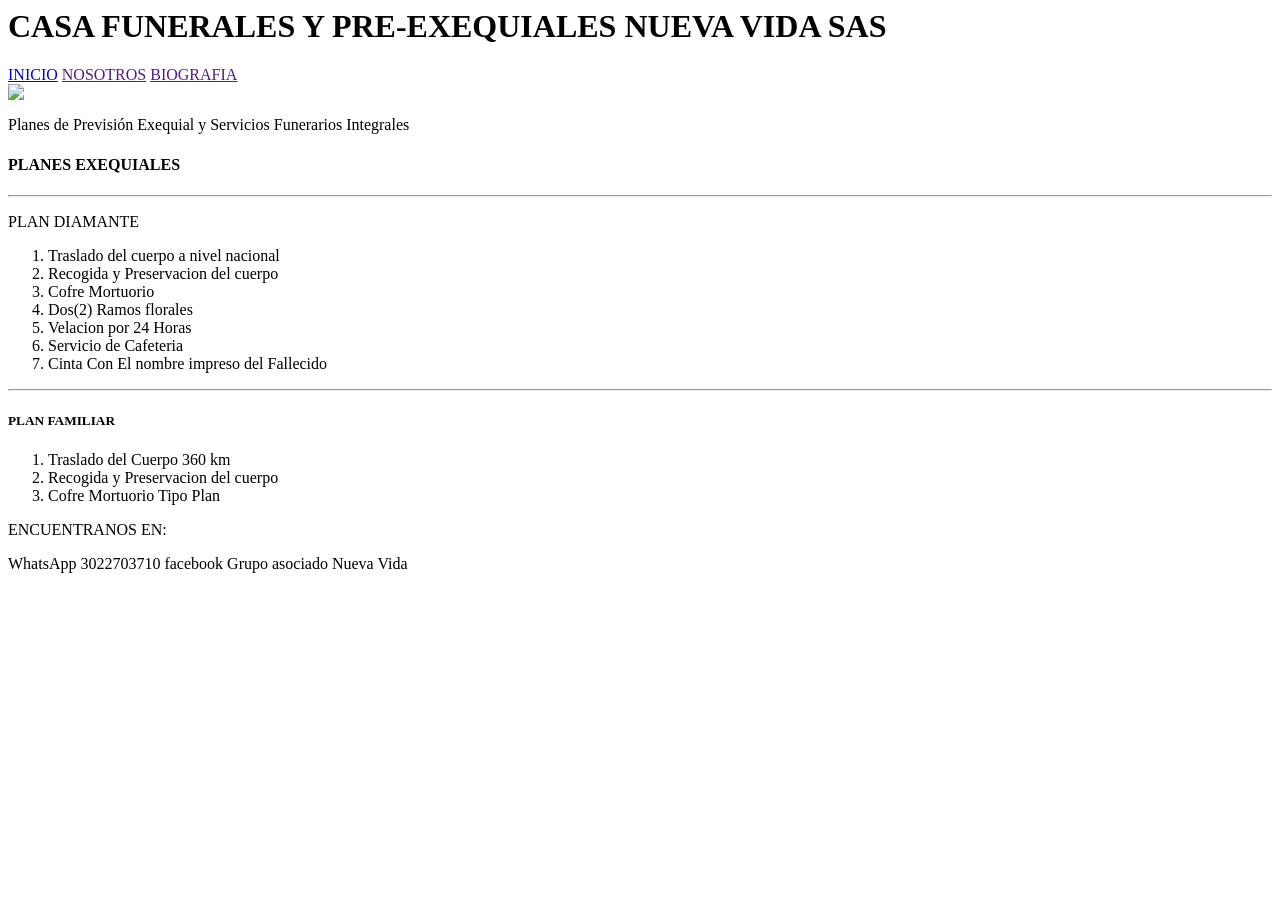
==== index.html @ 7260930c "Add files via upload" ====
<! DOCTYPE html>
<html lang="es">
    <head>
        <title>Mi página web</title>
    </head>
    <body>
<header>
        <h1>CASA FUNERALES Y PRE-EXEQUIALES NUEVA VIDA SAS<h1>
        </header>
        <a href="./inicio.html">INICIO</a>
        <a href="" >NOSOTROS</a>
        <a href=""  >BIOGRAFIA</a>       
    </header>
<main>

    <img src="290085810_579669196944479_1073282455970684482_n.jpg" />

    <section>
            <P>Planes de Previsión Exequial y Servicios Funerarios Integrales</P>
            <H4>PLANES EXEQUIALES</H4>
        </article>
            <hr />    
            <article>
<div> 

    <P>PLAN DIAMANTE</P>
    <ol>
        <li>Traslado del cuerpo a nivel nacional</li>
        <li>Recogida y Preservacion del cuerpo</li>
        <li>Cofre Mortuorio</li>
        <li>Dos(2) Ramos florales</li>
        <li>Velacion por 24 Horas</li>
        <li>Servicio de Cafeteria</li>
        <li>Cinta Con El nombre impreso del Fallecido</li>
    </div>
                </article>
                    <hr />
            <article>
<div>

    <h5>PLAN FAMILIAR</h5>
    <ol>
        <li>Traslado del Cuerpo 360 km</li>
        <li>Recogida y Preservacion del cuerpo</li>
        <li>Cofre Mortuorio Tipo Plan</li>
    </div>

                </article>
                </section>
        </main>
            <footer> 
                <P>
                    ENCUENTRANOS EN:
                </P>
                <span>WhatsApp 3022703710</span>
                <span>facebook Grupo asociado Nueva Vida</span>
            </footer>

    </ol>


           
        </body>
        </html>
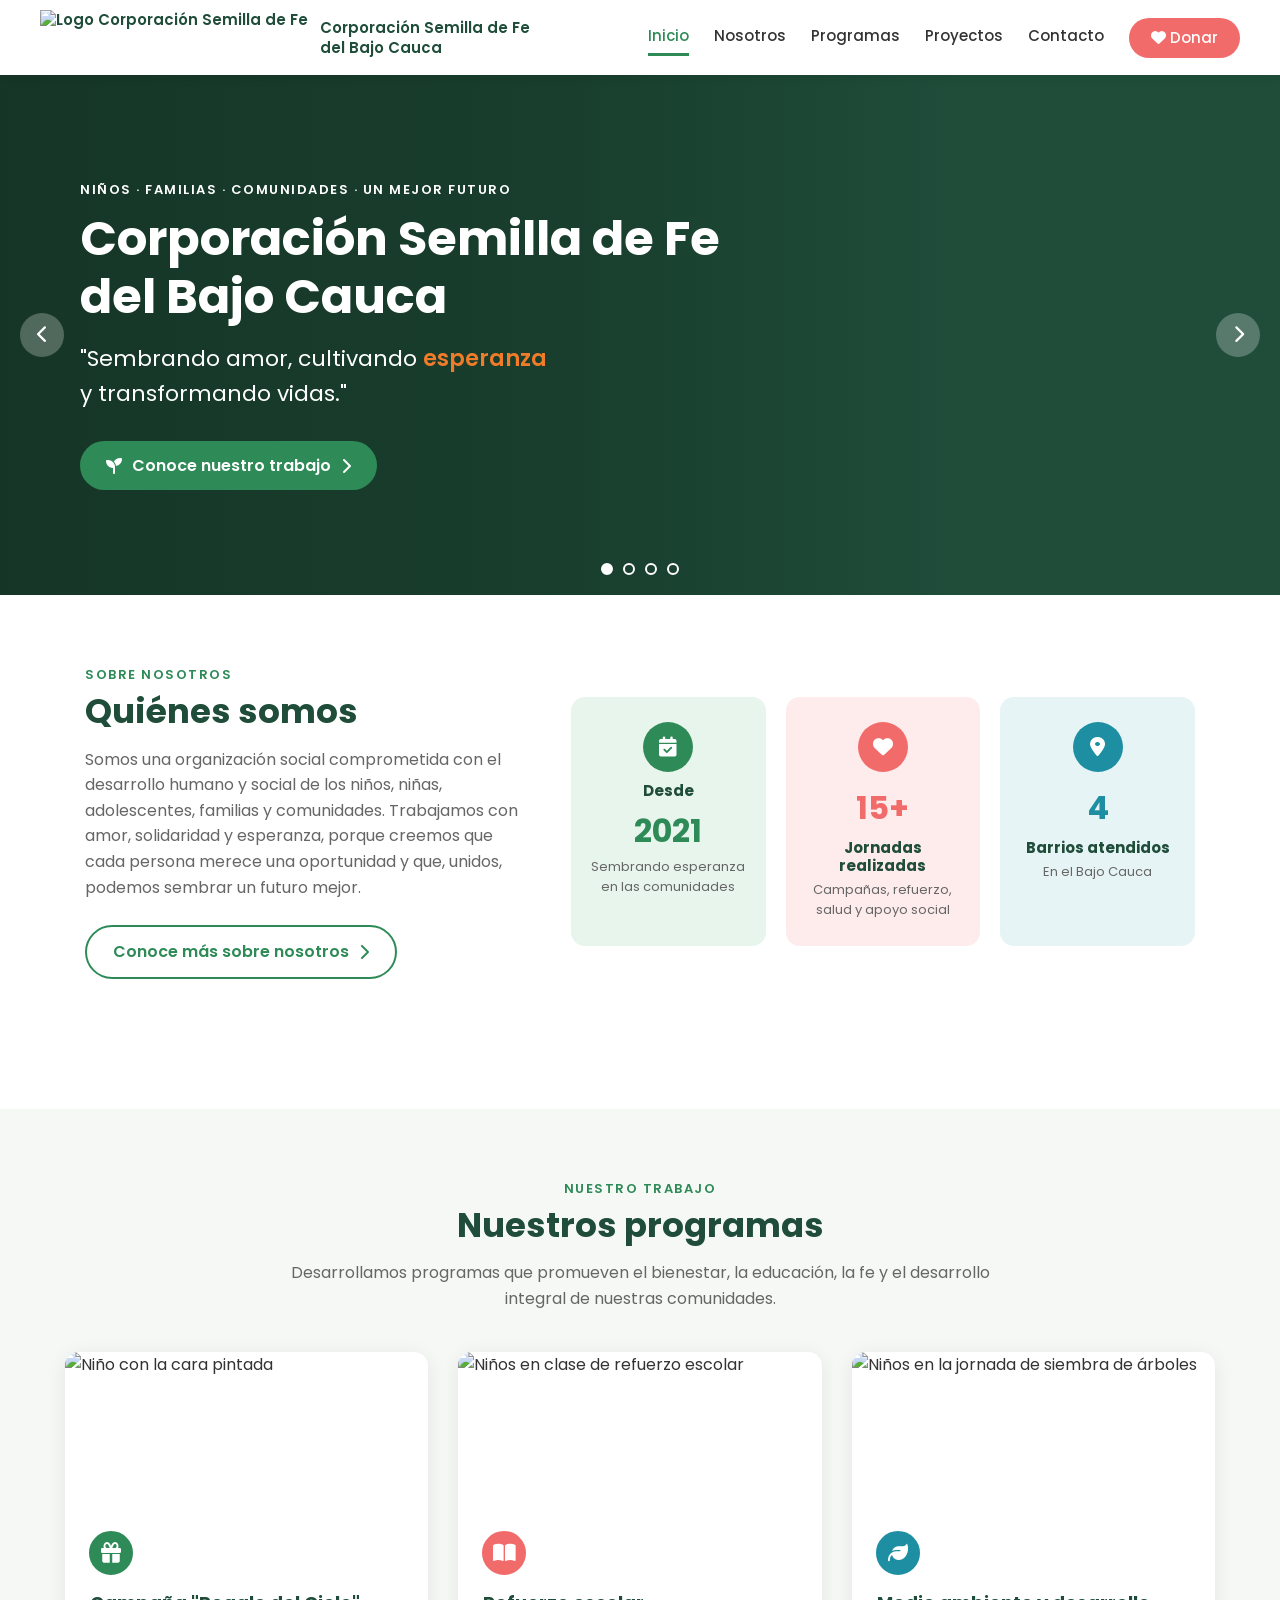
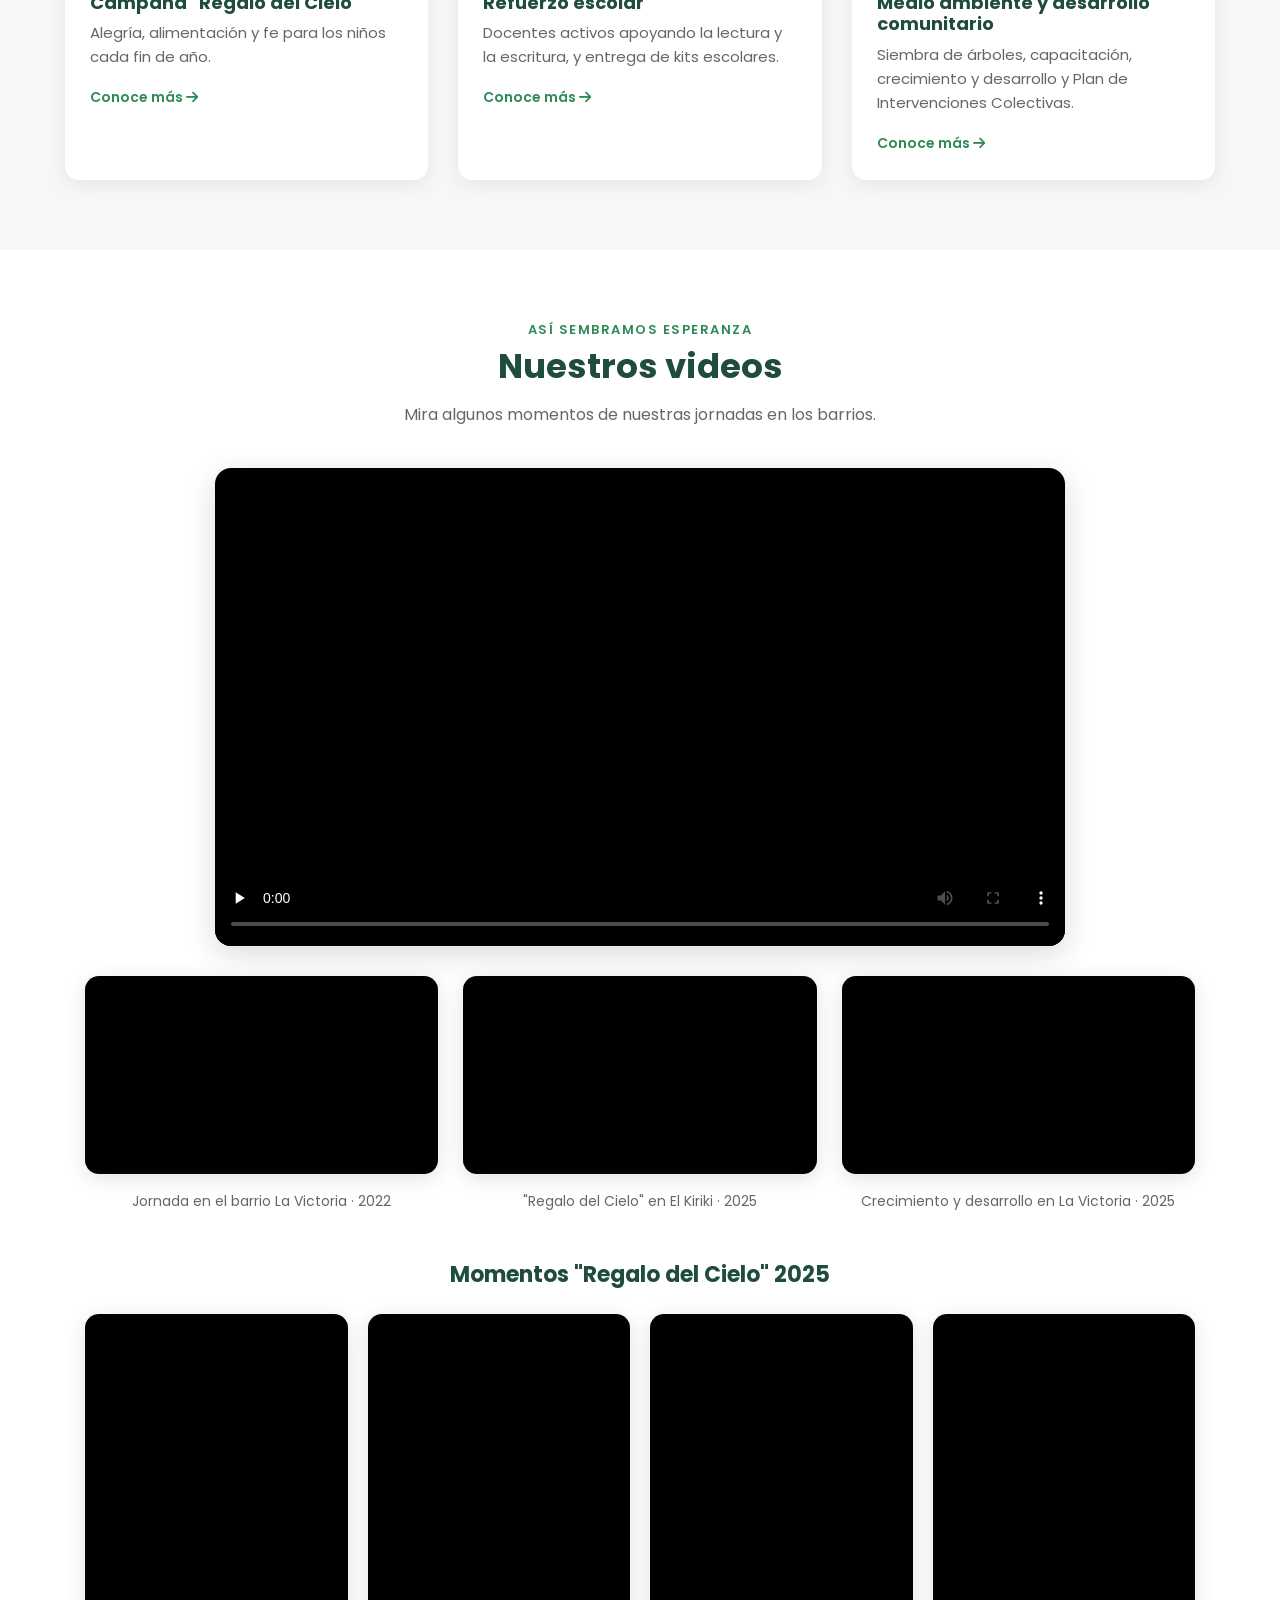
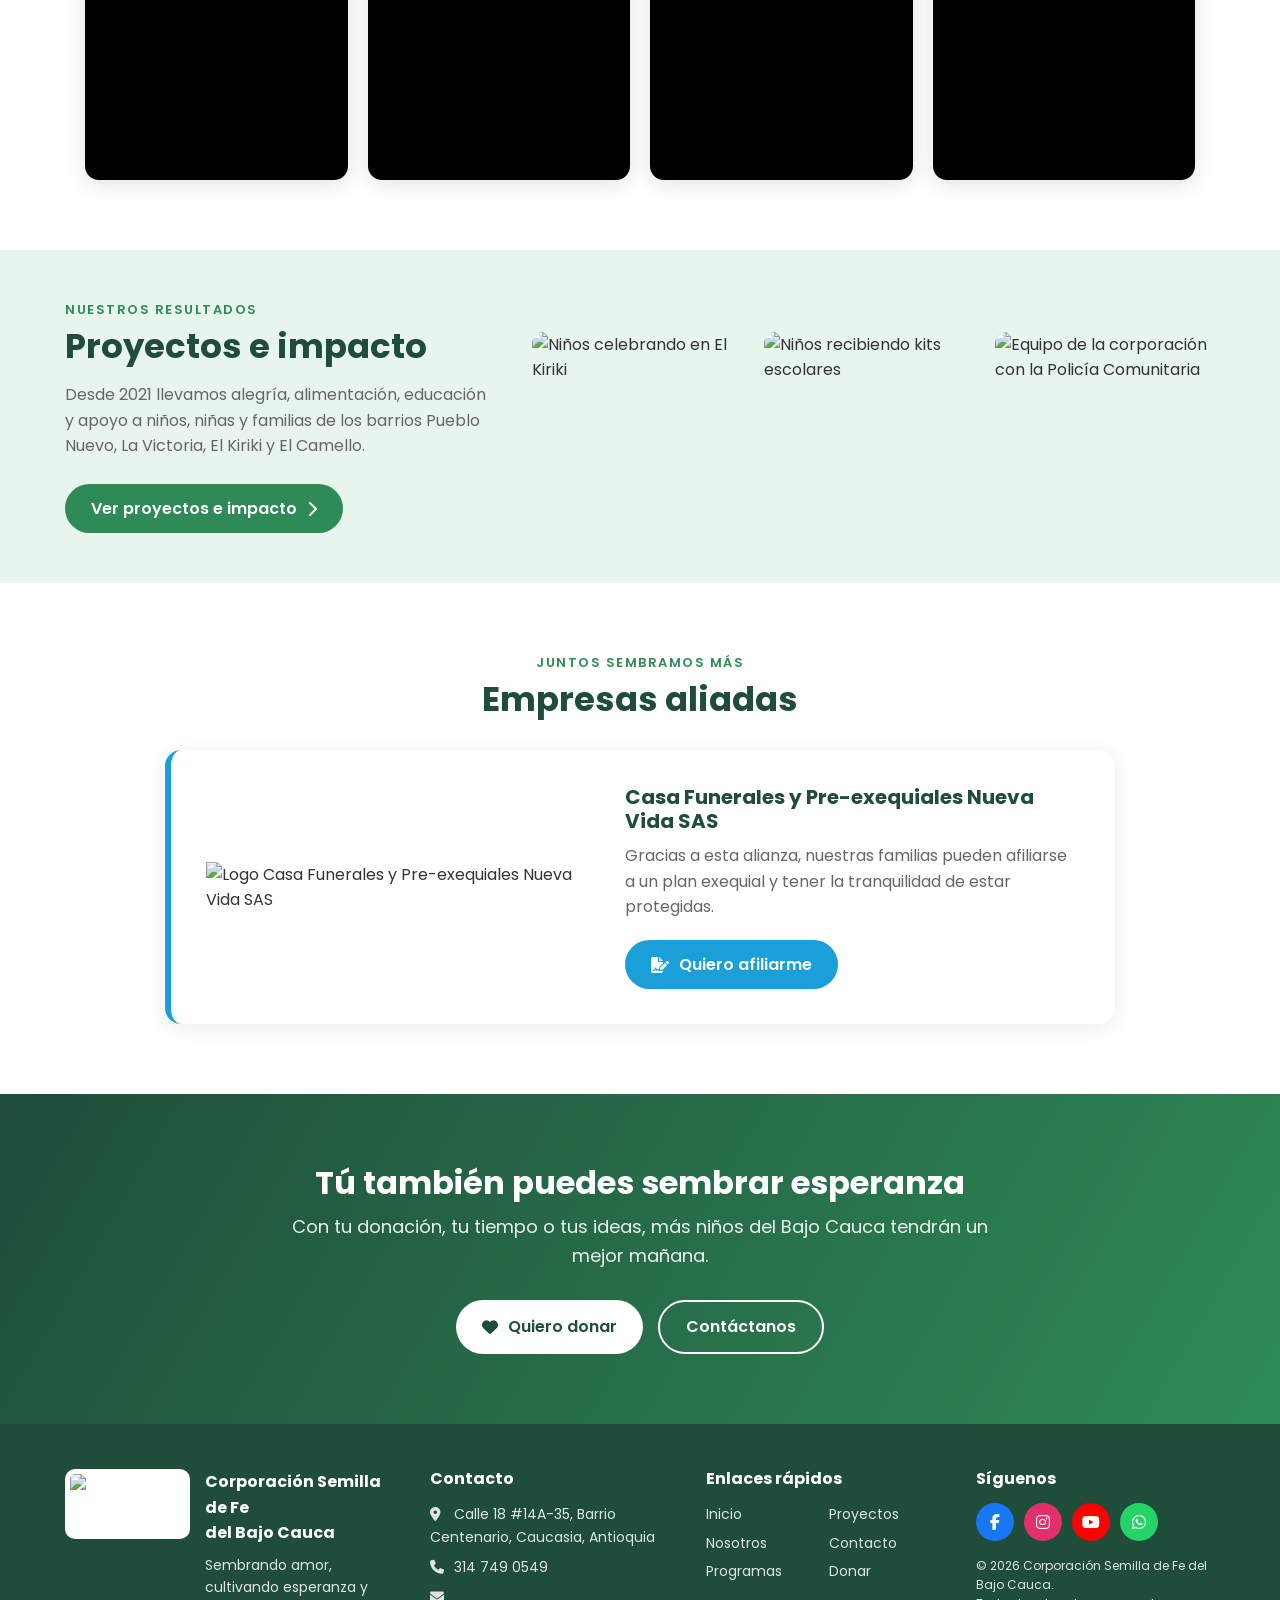
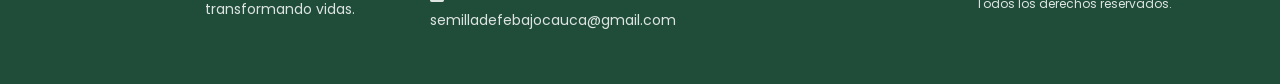
==== commit 35db40c0: "Add files via upload" ====
--- a/index.html
+++ b/index.html
@@ -1,64 +1,304 @@
-<! DOCTYPE html>
-<html lang="es">
-    <head>
-        <title>Mi página web</title>
-    </head>
-    <body>
-<header>
-        <h1>CASA FUNERALES Y PRE-EXEQUIALES NUEVA VIDA SAS<h1>
-        </header>
-        <a href="./inicio.html">INICIO</a>
-        <a href="" >NOSOTROS</a>
-        <a href=""  >BIOGRAFIA</a>       
-    </header>
-<main>
-
-    <img src="290085810_579669196944479_1073282455970684482_n.jpg" />
-
-    <section>
-            <P>Planes de Previsión Exequial y Servicios Funerarios Integrales</P>
-            <H4>PLANES EXEQUIALES</H4>
-        </article>
-            <hr />    
-            <article>
-<div> 
-
-    <P>PLAN DIAMANTE</P>
-    <ol>
-        <li>Traslado del cuerpo a nivel nacional</li>
-        <li>Recogida y Preservacion del cuerpo</li>
-        <li>Cofre Mortuorio</li>
-        <li>Dos(2) Ramos florales</li>
-        <li>Velacion por 24 Horas</li>
-        <li>Servicio de Cafeteria</li>
-        <li>Cinta Con El nombre impreso del Fallecido</li>
-    </div>
-                </article>
-                    <hr />
-            <article>
-<div>
-
-    <h5>PLAN FAMILIAR</h5>
-    <ol>
-        <li>Traslado del Cuerpo 360 km</li>
-        <li>Recogida y Preservacion del cuerpo</li>
-        <li>Cofre Mortuorio Tipo Plan</li>
-    </div>
-
-                </article>
-                </section>
-        </main>
-            <footer> 
-                <P>
-                    ENCUENTRANOS EN:
-                </P>
-                <span>WhatsApp 3022703710</span>
-                <span>facebook Grupo asociado Nueva Vida</span>
-            </footer>
-
-    </ol>
-
-
-           
-        </body>
-        </html>
+<!DOCTYPE html>
+<html lang="es">
+<head>
+    <meta charset="UTF-8">
+    <meta name="viewport" content="width=device-width, initial-scale=1.0">
+    <title>Inicio | Corporación Semilla de Fe del Bajo Cauca</title>
+    <link rel="preconnect" href="https://fonts.googleapis.com">
+    <link rel="preconnect" href="https://fonts.gstatic.com" crossorigin>
+    <link href="https://fonts.googleapis.com/css2?family=Poppins:wght@400;500;600;700&display=swap" rel="stylesheet">
+    <link rel="stylesheet" href="https://cdnjs.cloudflare.com/ajax/libs/font-awesome/6.5.1/css/all.min.css">
+    <link rel="stylesheet" href="style.css">
+</head>
+
+<body>
+
+    <!-- ===================== CABECERA ===================== -->
+    <header class="cabecera">
+        <a href="index.html" class="marca">
+            <img src="imagenes/logo.png" alt="Logo Corporación Semilla de Fe">
+            <span>Corporación Semilla de Fe<br>del Bajo Cauca</span>
+        </a>
+        <nav class="menu">
+            <a href="index.html" class="activo">Inicio</a>
+            <a href="nosotros.html">Nosotros</a>
+            <a href="programas.html">Programas</a>
+            <a href="proyectos.html">Proyectos</a>
+            <a href="contacto.html">Contacto</a>
+            <a href="contacto.html#donar" class="boton-donar"><i class="fa-solid fa-heart"></i> Donar</a>
+        </nav>
+    </header>
+
+    <!-- ===================== PORTADA ===================== -->
+    <!-- Cada diapositiva es un enlace a su programa o evento -->
+    <section class="portada" aria-label="Programas y eventos destacados">
+
+        <a href="programas.html" class="diapositiva activa" style="--foto: url('imagenes/portada.jpg'); --posicion: center 65%">
+            <div class="portada-contenido">
+                <p class="etiqueta-portada">Niños · Familias · Comunidades · Un mejor futuro</p>
+                <h1>Corporación Semilla de Fe<br>del Bajo Cauca</h1>
+                <p class="lema">"Sembrando amor, cultivando <span>esperanza</span><br>y transformando vidas."</p>
+                <span class="boton boton-verde">
+                    <i class="fa-solid fa-seedling"></i> Conoce nuestro trabajo
+                    <i class="fa-solid fa-chevron-right"></i>
+                </span>
+            </div>
+        </a>
+
+        <a href="programas.html#regalo-del-cielo" class="diapositiva" style="--foto: url('imagenes/eventos/regalos-del-cielo-fondo.jpg')">
+            <div class="portada-contenido con-volante">
+                <div>
+                    <p class="etiqueta-portada">Próximo evento · Noviembre y diciembre 2026</p>
+                    <h1>Regalos del Cielo</h1>
+                    <p class="lema">Recreación, alimentos y <span>regalos</span><br>para los niños de Caucasia.</p>
+                    <ul class="fechas-evento">
+                        <li><i class="fa-solid fa-location-dot"></i> Barrio El Kiriki · 29 de noviembre</li>
+                        <li><i class="fa-solid fa-location-dot"></i> Barrio La Victoria · 6 de diciembre</li>
+                    </ul>
+                    <span class="boton boton-verde">
+                        <i class="fa-solid fa-gift"></i> Conoce la campaña
+                        <i class="fa-solid fa-chevron-right"></i>
+                    </span>
+                </div>
+                <img class="volante" src="imagenes/eventos/regalos-del-cielo-2026.jpg" alt="Volante del evento Regalos del Cielo 2026">
+            </div>
+        </a>
+
+        <a href="programas.html#refuerzo-escolar" class="diapositiva" style="--foto: url('imagenes/proyectos/2026-refuerzo-1.jpg')">
+            <div class="portada-contenido">
+                <p class="etiqueta-portada">Programa · Barrio La Victoria</p>
+                <h1>Refuerzo escolar</h1>
+                <p class="lema">Clases de lectura y escritura,<br>espacios lúdicos y <span>fe</span>.</p>
+                <span class="boton boton-verde">
+                    <i class="fa-solid fa-book-open"></i> Conoce el programa
+                    <i class="fa-solid fa-chevron-right"></i>
+                </span>
+            </div>
+        </a>
+
+        <a href="programas.html#medio-ambiente" class="diapositiva" style="--foto: url('imagenes/proyectos/2026-siembra-arboles-1.jpg')">
+            <div class="portada-contenido">
+                <p class="etiqueta-portada">Programa · Medio ambiente</p>
+                <h1>Siembra de árboles</h1>
+                <p class="lema">Sembramos semillas de vida y enseñamos<br>a cuidar la <span>naturaleza</span>.</p>
+                <span class="boton boton-verde">
+                    <i class="fa-solid fa-tree"></i> Conoce el programa
+                    <i class="fa-solid fa-chevron-right"></i>
+                </span>
+            </div>
+        </a>
+
+        <button class="flecha flecha-anterior" aria-label="Diapositiva anterior"><i class="fa-solid fa-chevron-left"></i></button>
+        <button class="flecha flecha-siguiente" aria-label="Diapositiva siguiente"><i class="fa-solid fa-chevron-right"></i></button>
+        <div class="puntos"></div>
+    </section>
+
+    <!-- ===================== INFORMACIÓN GENERAL ===================== -->
+    <section class="seccion">
+        <div class="quienes">
+            <div class="quienes-texto">
+                <p class="etiqueta">Sobre nosotros</p>
+                <h2>Quiénes somos</h2>
+                <p>
+                    Somos una organización social comprometida con el desarrollo humano
+                    y social de los niños, niñas, adolescentes, familias y comunidades.
+                    Trabajamos con amor, solidaridad y esperanza, porque creemos que
+                    cada persona merece una oportunidad y que, unidos, podemos sembrar
+                    un futuro mejor.
+                </p>
+                <a href="nosotros.html" class="boton boton-borde">
+                    Conoce más sobre nosotros <i class="fa-solid fa-chevron-right"></i>
+                </a>
+            </div>
+
+            <div class="cifras">
+                <div class="cifra cifra-verde">
+                    <div class="cifra-icono"><i class="fa-solid fa-calendar-check"></i></div>
+                    <h3>Desde</h3>
+                    <strong>2021</strong>
+                    <p>Sembrando esperanza en las comunidades</p>
+                </div>
+                <div class="cifra cifra-rosa">
+                    <div class="cifra-icono"><i class="fa-solid fa-heart"></i></div>
+                    <strong>15+</strong>
+                    <h3>Jornadas realizadas</h3>
+                    <p>Campañas, refuerzo, salud y apoyo social</p>
+                </div>
+                <div class="cifra cifra-azul">
+                    <div class="cifra-icono"><i class="fa-solid fa-location-dot"></i></div>
+                    <strong>4</strong>
+                    <h3>Barrios atendidos</h3>
+                    <p>En el Bajo Cauca</p>
+                </div>
+            </div>
+        </div>
+    </section>
+
+    <!-- ===================== PROGRAMAS (resumen) ===================== -->
+    <section class="seccion seccion-gris">
+        <div class="contenedor">
+            <p class="etiqueta centrado">Nuestro trabajo</p>
+            <h2 class="centrado">Nuestros programas</h2>
+            <p class="intro">
+                Desarrollamos programas que promueven el bienestar, la educación, la fe
+                y el desarrollo integral de nuestras comunidades.
+            </p>
+
+            <div class="resumen-programas">
+                <a href="programas.html#regalo-del-cielo" class="resumen-programa">
+                    <img src="imagenes/programas/campana-del-cielo.jpg" alt="Niño con la cara pintada">
+                    <div class="programa-icono icono-verde"><i class="fa-solid fa-gift"></i></div>
+                    <h3>Campaña "Regalo del Cielo"</h3>
+                    <p>Alegría, alimentación y fe para los niños cada fin de año.</p>
+                    <span class="ver-mas">Conoce más <i class="fa-solid fa-arrow-right"></i></span>
+                </a>
+                <a href="programas.html#refuerzo-escolar" class="resumen-programa">
+                    <img src="imagenes/proyectos/2026-refuerzo-1.jpg" alt="Niños en clase de refuerzo escolar">
+                    <div class="programa-icono icono-rosa"><i class="fa-solid fa-book-open"></i></div>
+                    <h3>Refuerzo escolar</h3>
+                    <p>Docentes activos apoyando la lectura y la escritura, y entrega de kits escolares.</p>
+                    <span class="ver-mas">Conoce más <i class="fa-solid fa-arrow-right"></i></span>
+                </a>
+                <a href="programas.html#medio-ambiente" class="resumen-programa">
+                    <img src="imagenes/proyectos/2026-siembra-arboles-1.jpg" alt="Niños en la jornada de siembra de árboles">
+                    <div class="programa-icono icono-azul"><i class="fa-solid fa-leaf"></i></div>
+                    <h3>Medio ambiente y desarrollo comunitario</h3>
+                    <p>Siembra de árboles, capacitación, crecimiento y desarrollo y Plan de Intervenciones Colectivas.</p>
+                    <span class="ver-mas">Conoce más <i class="fa-solid fa-arrow-right"></i></span>
+                </a>
+            </div>
+        </div>
+    </section>
+
+    <!-- ===================== VIDEOS ===================== -->
+    <section class="seccion">
+        <p class="etiqueta centrado">Así sembramos esperanza</p>
+        <h2 class="centrado">Nuestros videos</h2>
+        <p class="intro">Mira algunos momentos de nuestras jornadas en los barrios.</p>
+
+        <video class="video-destacado" controls preload="none" poster="videos/2026-presentacion.jpg">
+            <source src="videos/2026-presentacion.mp4" type="video/mp4">
+        </video>
+
+        <div class="videos">
+            <figure class="video">
+                <iframe src="https://drive.google.com/file/d/1XF3HFVmwIJDpq-PKMwLGwbWcvgxSmMJc/preview" allow="autoplay" allowfullscreen loading="lazy" title="Jornada en La Victoria 2022"></iframe>
+                <figcaption>Jornada en el barrio La Victoria · 2022</figcaption>
+            </figure>
+            <figure class="video">
+                <iframe src="https://drive.google.com/file/d/1mhLzE0aqI0WU-MOrVR_4GeX92crznn_F/preview" allow="autoplay" allowfullscreen loading="lazy" title="Regalo del Cielo en El Kiriki 2025"></iframe>
+                <figcaption>"Regalo del Cielo" en El Kiriki · 2025</figcaption>
+            </figure>
+            <figure class="video">
+                <iframe src="https://drive.google.com/file/d/13OdPgzruR7KY_nBrsdBK06jsiB8ZXxF8/preview" allow="autoplay" allowfullscreen loading="lazy" title="Jornada de crecimiento y desarrollo 2025"></iframe>
+                <figcaption>Crecimiento y desarrollo en La Victoria · 2025</figcaption>
+            </figure>
+        </div>
+
+        <h3 class="subtitulo-videos">Momentos "Regalo del Cielo" 2025</h3>
+        <div class="videos-verticales">
+            <iframe src="https://drive.google.com/file/d/19XlKFESHPHXDyg92EDwM9y4x3JrEygWH/preview" allow="autoplay" allowfullscreen loading="lazy" title="Regalo del Cielo 2025, video 1"></iframe>
+            <iframe src="https://drive.google.com/file/d/1xktSe1zRVcYpcGVDAvm4ztruFHbDNbuX/preview" allow="autoplay" allowfullscreen loading="lazy" title="Regalo del Cielo 2025, video 2"></iframe>
+            <iframe src="https://drive.google.com/file/d/1MKbp5gt8KcIziy1rt_3vY1d2hVKEUQS1/preview" allow="autoplay" allowfullscreen loading="lazy" title="Regalo del Cielo 2025, video 3"></iframe>
+            <iframe src="https://drive.google.com/file/d/1Xy7U79tjfF34xlu51ueTHelFOrYIZ7m9/preview" allow="autoplay" allowfullscreen loading="lazy" title="Regalo del Cielo 2025, video 4"></iframe>
+        </div>
+    </section>
+
+    <!-- ===================== PROYECTOS E IMPACTO ===================== -->
+    <section class="impacto">
+        <div class="impacto-contenido">
+            <div class="impacto-texto">
+                <p class="etiqueta">Nuestros resultados</p>
+                <h2>Proyectos e impacto</h2>
+                <p>
+                    Desde 2021 llevamos alegría, alimentación, educación y apoyo a niños,
+                    niñas y familias de los barrios Pueblo Nuevo, La Victoria, El Kiriki
+                    y El Camello.
+                </p>
+                <a href="proyectos.html" class="boton boton-verde">
+                    Ver proyectos e impacto <i class="fa-solid fa-chevron-right"></i>
+                </a>
+            </div>
+            <div class="impacto-fotos">
+                <img src="imagenes/proyectos/2023-el-kiriki-1.jpg" alt="Niños celebrando en El Kiriki">
+                <img src="imagenes/proyectos/2025-la-victoria-kits-1.jpg" alt="Niños recibiendo kits escolares">
+                <img src="imagenes/proyectos/2024-la-victoria-2.jpg" alt="Equipo de la corporación con la Policía Comunitaria">
+            </div>
+        </div>
+    </section>
+
+    <!-- ===================== EMPRESAS ALIADAS ===================== -->
+    <section class="seccion">
+        <p class="etiqueta centrado">Juntos sembramos más</p>
+        <h2 class="centrado">Empresas aliadas</h2>
+
+        <div class="aliado">
+            <img src="imagenes/aliados/nueva-vida.png" alt="Logo Casa Funerales y Pre-exequiales Nueva Vida SAS">
+            <div class="aliado-texto">
+                <h3>Casa Funerales y Pre-exequiales Nueva Vida SAS</h3>
+                <p>
+                    Gracias a esta alianza, nuestras familias pueden afiliarse a un plan
+                    exequial y tener la tranquilidad de estar protegidas.
+                </p>
+                <a href="https://wa.me/573147490549?text=Hola%2C%20quiero%20afiliarme%20al%20plan%20exequial%20de%20Nueva%20Vida%20a%20trav%C3%A9s%20de%20la%20Corporaci%C3%B3n%20Semilla%20de%20Fe." target="_blank" rel="noopener" class="boton boton-azul">
+                    <i class="fa-solid fa-file-signature"></i> Quiero afiliarme
+                </a>
+            </div>
+        </div>
+    </section>
+
+    <!-- ===================== LLAMADO A AYUDAR ===================== -->
+    <section class="llamado">
+        <div class="llamado-contenido">
+            <h2>Tú también puedes sembrar esperanza</h2>
+            <p>Con tu donación, tu tiempo o tus ideas, más niños del Bajo Cauca tendrán un mejor mañana.</p>
+            <div class="llamado-botones">
+                <a href="contacto.html#donar" class="boton boton-blanco"><i class="fa-solid fa-heart"></i> Quiero donar</a>
+                <a href="contacto.html" class="boton boton-borde-blanco">Contáctanos</a>
+            </div>
+        </div>
+    </section>
+
+    <!-- ===================== PIE DE PÁGINA ===================== -->
+    <footer class="pie">
+        <div class="pie-contenido">
+            <div class="pie-marca">
+                <img src="imagenes/logo.png" alt="Logo Corporación Semilla de Fe">
+                <div>
+                    <strong>Corporación Semilla de Fe<br>del Bajo Cauca</strong>
+                    <p>Sembrando amor, cultivando esperanza y transformando vidas.</p>
+                </div>
+            </div>
+            <div class="pie-columna">
+                <h4>Contacto</h4>
+                <p><i class="fa-solid fa-location-dot"></i> Calle 18 #14A-35, Barrio Centenario, Caucasia, Antioquia</p>
+                <p><i class="fa-solid fa-phone"></i> <a href="tel:+573147490549">314 749 0549</a></p>
+                <p><i class="fa-solid fa-envelope"></i> <a href="mailto:semilladefebajocauca@gmail.com">semilladefebajocauca@gmail.com</a></p>
+            </div>
+            <div class="pie-columna">
+                <h4>Enlaces rápidos</h4>
+                <div class="pie-enlaces">
+                    <a href="index.html">Inicio</a>
+                    <a href="proyectos.html">Proyectos</a>
+                    <a href="nosotros.html">Nosotros</a>
+                    <a href="contacto.html">Contacto</a>
+                    <a href="programas.html">Programas</a>
+                    <a href="contacto.html#donar">Donar</a>
+                </div>
+            </div>
+            <div class="pie-columna">
+                <h4>Síguenos</h4>
+                <div class="redes">
+                    <a href="#" class="red-facebook" aria-label="Facebook"><i class="fa-brands fa-facebook-f"></i></a>
+                    <a href="#" class="red-instagram" aria-label="Instagram"><i class="fa-brands fa-instagram"></i></a>
+                    <a href="#" class="red-youtube" aria-label="YouTube"><i class="fa-brands fa-youtube"></i></a>
+                    <a href="https://wa.me/573147490549?text=Hola%2C%20quiero%20informaci%C3%B3n%20sobre%20la%20Corporaci%C3%B3n%20Semilla%20de%20Fe." target="_blank" rel="noopener" class="red-whatsapp" aria-label="WhatsApp"><i class="fa-brands fa-whatsapp"></i></a>
+                </div>
+                <p class="derechos">© 2026 Corporación Semilla de Fe del Bajo Cauca.<br>Todos los derechos reservados.</p>
+            </div>
+        </div>
+    </footer>
+
+    <script src="script.js"></script>
+</body>
+</html>
--- a/style.css
+++ b/style.css
@@ -0,0 +1,1968 @@
+/* ===================== COLORES DE LA PÁGINA =====================
+   Se definen una sola vez aquí y se usan en todo el archivo.
+   Si quieres cambiar un color, solo lo cambias en este lugar. */
+:root {
+    --verde-oscuro: #1f4d3a;
+    --verde: #2e8b57;
+    --verde-claro: #e8f5ec;
+    --naranja: #f07c2a;
+    --rosa: #f26b6b;
+    --rosa-claro: #fdeceb;
+    --azul: #1e8fa3;
+    --azul-claro: #e6f4f6;
+    --texto: #333333;
+    --texto-suave: #666666;
+}
+
+/* ===================== GENERAL ===================== */
+* {
+    box-sizing: border-box;
+}
+
+html {
+    scroll-behavior: smooth;
+}
+
+body {
+    margin: 0;
+    font-family: "Poppins", Arial, sans-serif;
+    background-color: white;
+    color: var(--texto);
+    line-height: 1.6;
+}
+
+h1, h2, h3, h4 {
+    line-height: 1.2;
+}
+
+.seccion {
+    max-width: 1150px;
+    margin: 0 auto;
+    padding: 70px 20px;
+}
+
+.seccion h2,
+.impacto h2 {
+    color: var(--verde-oscuro);
+    font-size: 34px;
+    margin: 0 0 15px 0;
+}
+
+.centrado {
+    text-align: center;
+}
+
+/* Textito verde en mayúsculas encima de los títulos */
+.etiqueta,
+.quienes-texto .etiqueta,
+.impacto-texto .etiqueta {
+    color: var(--verde);
+    font-size: 13px;
+    font-weight: 600;
+    letter-spacing: 1.5px;
+    text-transform: uppercase;
+    margin: 0 0 5px 0;
+}
+
+.intro {
+    text-align: center;
+    color: var(--texto-suave);
+    max-width: 700px;
+    margin: 0 auto 40px auto;
+}
+
+/* ===================== BOTONES ===================== */
+.boton {
+    display: inline-flex;
+    align-items: center;
+    gap: 10px;
+    padding: 12px 26px;
+    border-radius: 30px;
+    font-weight: 600;
+    text-decoration: none;
+    transition: transform 0.2s, background-color 0.2s;
+}
+
+.boton:hover {
+    transform: translateY(-2px);
+}
+
+.boton-verde {
+    background-color: var(--verde);
+    color: white;
+}
+
+.boton-verde:hover {
+    background-color: var(--verde-oscuro);
+}
+
+.boton-borde {
+    border: 2px solid var(--verde);
+    color: var(--verde);
+}
+
+.boton-borde:hover {
+    background-color: var(--verde);
+    color: white;
+}
+
+/* ===================== CABECERA ===================== */
+.cabecera {
+    position: sticky;
+    top: 0;
+    z-index: 100;
+    background-color: white;
+    display: flex;
+    justify-content: space-between;
+    align-items: center;
+    flex-wrap: wrap;
+    gap: 10px;
+    padding: 10px 40px;
+    box-shadow: 0 2px 10px rgba(0, 0, 0, 0.08);
+}
+
+.marca {
+    display: flex;
+    align-items: center;
+    gap: 12px;
+    text-decoration: none;
+    color: var(--verde-oscuro);
+    font-weight: 600;
+    font-size: 15px;
+    line-height: 1.3;
+}
+
+.marca img {
+    height: 55px;
+}
+
+.menu {
+    display: flex;
+    align-items: center;
+    flex-wrap: wrap;
+    gap: 25px;
+}
+
+.menu a {
+    color: var(--texto);
+    text-decoration: none;
+    font-size: 15px;
+    font-weight: 500;
+    padding: 5px 0;
+    border-bottom: 3px solid transparent;
+}
+
+.menu a:hover,
+.menu a.activo {
+    color: var(--verde);
+    border-bottom-color: var(--verde);
+}
+
+.menu a.boton-donar {
+    background-color: var(--rosa);
+    color: white;
+    padding: 8px 22px;
+    border-radius: 25px;
+    border: none;
+}
+
+.menu a.boton-donar:hover {
+    background-color: #d95555;
+    color: white;
+}
+
+/* ===================== PORTADA ===================== */
+/* La portada es un carrusel: las diapositivas se apilan y se muestra una a la vez */
+.portada {
+    position: relative;
+    min-height: 520px;
+    overflow: hidden;
+    background-color: var(--verde-oscuro);
+}
+
+.diapositiva {
+    position: absolute;
+    inset: 0;
+    display: flex;
+    align-items: center;
+    padding: 60px 80px;
+    text-decoration: none;
+    opacity: 0;
+    visibility: hidden;
+    transition: opacity 0.8s, visibility 0.8s;
+    /* Degradado oscuro a la izquierda para que se lea el texto, y la foto detrás */
+    background:
+        linear-gradient(to right, rgba(20, 50, 35, 0.85) 0%, rgba(20, 50, 35, 0.55) 45%, rgba(0, 0, 0, 0) 75%),
+        var(--foto) var(--posicion, center) / cover;
+}
+
+.diapositiva.activa {
+    opacity: 1;
+    visibility: visible;
+}
+
+.diapositiva:hover .boton {
+    transform: translateY(-2px);
+}
+
+/* Diapositiva del evento: texto a la izquierda y volante a la derecha */
+.con-volante {
+    display: flex;
+    align-items: center;
+    justify-content: space-between;
+    gap: 40px;
+}
+
+.volante {
+    height: 400px;
+    border-radius: 12px;
+    box-shadow: 0 10px 30px rgba(0, 0, 0, 0.4);
+}
+
+.fechas-evento {
+    list-style: none;
+    padding: 0;
+    margin: -10px 0 25px 0;
+    font-weight: 600;
+}
+
+.fechas-evento li {
+    margin-bottom: 6px;
+}
+
+.fechas-evento i {
+    color: var(--naranja);
+    margin-right: 6px;
+}
+
+.flecha {
+    position: absolute;
+    top: 50%;
+    transform: translateY(-50%);
+    width: 44px;
+    height: 44px;
+    border: none;
+    border-radius: 50%;
+    background-color: rgba(255, 255, 255, 0.25);
+    color: white;
+    font-size: 18px;
+    cursor: pointer;
+    transition: background-color 0.2s;
+}
+
+.flecha:hover {
+    background-color: rgba(255, 255, 255, 0.45);
+}
+
+.flecha-anterior {
+    left: 20px;
+}
+
+.flecha-siguiente {
+    right: 20px;
+}
+
+.puntos {
+    position: absolute;
+    bottom: 20px;
+    left: 0;
+    right: 0;
+    display: flex;
+    justify-content: center;
+    gap: 10px;
+}
+
+.punto {
+    width: 12px;
+    height: 12px;
+    padding: 0;
+    border: 2px solid white;
+    border-radius: 50%;
+    background-color: transparent;
+    cursor: pointer;
+}
+
+.punto.activo {
+    background-color: white;
+}
+
+.portada-contenido {
+    max-width: 1150px;
+    width: 100%;
+    margin: 0 auto;
+    color: white;
+}
+
+.etiqueta-portada {
+    font-size: 13px;
+    font-weight: 600;
+    letter-spacing: 1.5px;
+    text-transform: uppercase;
+    margin: 0 0 10px 0;
+}
+
+.portada h1 {
+    font-size: 48px;
+    margin: 0 0 15px 0;
+}
+
+.lema {
+    font-size: 22px;
+    margin: 0 0 30px 0;
+}
+
+.lema span {
+    color: var(--naranja);
+    font-weight: 600;
+}
+
+/* ===================== QUIÉNES SOMOS ===================== */
+.quienes {
+    display: grid;
+    grid-template-columns: 1fr 1.4fr;
+    gap: 40px;
+    align-items: center;
+    margin-bottom: 60px;
+}
+
+.quienes-texto p {
+    color: var(--texto-suave);
+    margin: 0 0 25px 0;
+}
+
+.cifras {
+    display: grid;
+    grid-template-columns: repeat(3, 1fr);
+    gap: 20px;
+}
+
+.cifra {
+    border-radius: 14px;
+    padding: 25px 15px;
+    text-align: center;
+}
+
+.cifra-verde { background-color: var(--verde-claro); --color: var(--verde); }
+.cifra-rosa  { background-color: var(--rosa-claro);  --color: var(--rosa); }
+.cifra-azul  { background-color: var(--azul-claro);  --color: var(--azul); }
+
+.cifra-icono {
+    width: 50px;
+    height: 50px;
+    margin: 0 auto 10px auto;
+    border-radius: 50%;
+    background-color: var(--color);
+    color: white;
+    display: flex;
+    align-items: center;
+    justify-content: center;
+    font-size: 20px;
+}
+
+.cifra strong {
+    display: block;
+    color: var(--color);
+    font-size: 32px;
+}
+
+.cifra h3 {
+    font-size: 15px;
+    color: var(--verde-oscuro);
+    margin: 5px 0;
+}
+
+.cifra p {
+    font-size: 13px;
+    color: var(--texto-suave);
+    margin: 0;
+}
+
+/* ---------- Misión y visión ---------- */
+.tarjetas {
+    display: grid;
+    grid-template-columns: repeat(auto-fit, minmax(300px, 1fr));
+    gap: 30px;
+    scroll-margin-top: 100px;
+}
+
+.tarjeta {
+    background-color: white;
+    border-radius: 14px;
+    padding: 30px;
+    box-shadow: 0 4px 20px rgba(0, 0, 0, 0.08);
+}
+
+.tarjeta h3 {
+    display: inline-block;
+    color: white;
+    font-size: 22px;
+    text-transform: uppercase;
+    padding: 8px 25px;
+    border-radius: 8px;
+    margin: 0 0 15px 0;
+}
+
+.titulo-verde {
+    background-color: var(--verde-oscuro);
+}
+
+.titulo-naranja {
+    background-color: var(--naranja);
+}
+
+.titulo-azul {
+    background-color: var(--azul);
+}
+
+/* Tarjeta que va sola debajo de otras (ej. Objetivo general) */
+.tarjeta-ancha {
+    margin-top: 30px;
+}
+
+.tarjeta p {
+    color: var(--texto-suave);
+}
+
+.tarjeta strong {
+    color: var(--verde);
+}
+
+/* ===================== PROGRAMAS ===================== */
+.programas {
+    display: grid;
+    grid-template-columns: repeat(auto-fit, minmax(300px, 1fr));
+    gap: 30px;
+}
+
+.programa {
+    background-color: white;
+    border-radius: 14px;
+    overflow: hidden;
+    box-shadow: 0 4px 20px rgba(0, 0, 0, 0.08);
+}
+
+.programa-foto {
+    position: relative;
+}
+
+.programa-foto img {
+    width: 100%;
+    height: 210px;
+    object-fit: cover;
+    display: block;
+}
+
+/* Círculo con ícono montado sobre la foto */
+.programa-icono {
+    position: absolute;
+    left: 20px;
+    bottom: -25px;
+    width: 52px;
+    height: 52px;
+    border-radius: 50%;
+    border: 4px solid white;
+    color: white;
+    display: flex;
+    align-items: center;
+    justify-content: center;
+    font-size: 20px;
+}
+
+.icono-verde { background-color: var(--verde); }
+.icono-rosa  { background-color: var(--rosa); }
+.icono-azul  { background-color: var(--azul); }
+
+.programa-texto {
+    padding: 35px 25px 25px 25px;
+}
+
+.programa h3 {
+    color: var(--verde-oscuro);
+    font-size: 19px;
+    margin: 0 0 12px 0;
+}
+
+.programa ul {
+    padding-left: 20px;
+    margin: 0;
+    color: var(--texto-suave);
+    font-size: 15px;
+}
+
+.programa li {
+    margin-bottom: 5px;
+}
+
+/* ===================== PROYECTOS E IMPACTO ===================== */
+.impacto {
+    background-color: var(--verde-claro);
+    padding: 50px 20px;
+    scroll-margin-top: 80px;
+}
+
+.impacto-contenido {
+    max-width: 1150px;
+    margin: 0 auto;
+    display: grid;
+    grid-template-columns: 1fr 1.6fr;
+    gap: 40px;
+    align-items: center;
+}
+
+.impacto-texto p {
+    color: var(--texto-suave);
+    margin: 0 0 25px 0;
+}
+
+.impacto-fotos {
+    display: grid;
+    grid-template-columns: repeat(3, 1fr);
+    gap: 12px;
+}
+
+.impacto-fotos img {
+    width: 100%;
+    height: 170px;
+    object-fit: cover;
+    border-radius: 12px;
+}
+
+/* ---------- Actividades en los barrios ---------- */
+#actividades h2 {
+    margin-bottom: 40px;
+}
+
+.proyectos {
+    display: grid;
+    grid-template-columns: repeat(auto-fill, minmax(260px, 1fr));
+    gap: 25px;
+}
+
+.proyecto {
+    background-color: white;
+    border-radius: 14px;
+    overflow: hidden;
+    box-shadow: 0 4px 20px rgba(0, 0, 0, 0.08);
+    transition: transform 0.3s;
+}
+
+.proyecto:hover {
+    transform: translateY(-6px);
+}
+
+.proyecto img {
+    width: 100%;
+    height: 190px;
+    object-fit: cover;
+    display: block;
+}
+
+.proyecto-texto {
+    padding: 20px;
+}
+
+.anio {
+    background-color: var(--naranja);
+    color: white;
+    font-size: 13px;
+    font-weight: 600;
+    padding: 3px 12px;
+    border-radius: 20px;
+}
+
+.proyecto h3 {
+    color: var(--verde-oscuro);
+    font-size: 18px;
+    margin: 12px 0 4px 0;
+}
+
+.barrio {
+    color: var(--verde);
+    font-size: 14px;
+    margin: 0 0 8px 0;
+}
+
+.proyecto p {
+    font-size: 14px;
+    color: var(--texto-suave);
+}
+
+/* ===================== CÓMO AYUDAR / DONAR ===================== */
+.ayudar {
+    background-color: #fafaf7;
+    scroll-margin-top: 80px;
+}
+
+.ayudas {
+    display: grid;
+    grid-template-columns: repeat(auto-fit, minmax(300px, 1fr));
+    gap: 30px;
+    align-items: start;
+}
+
+.ayuda {
+    background-color: white;
+    border-radius: 14px;
+    padding: 30px 25px;
+    box-shadow: 0 4px 20px rgba(0, 0, 0, 0.08);
+    border-top: 6px solid var(--color);
+}
+
+/* Cada tarjeta guarda su color en --color */
+.ayuda-verde { --color: var(--verde); }
+.ayuda-rosa  { --color: var(--rosa); }
+.ayuda-azul  { --color: var(--azul); }
+
+.ayuda-icono {
+    width: 60px;
+    height: 60px;
+    border-radius: 50%;
+    background-color: var(--color);
+    color: white;
+    display: flex;
+    align-items: center;
+    justify-content: center;
+    font-size: 24px;
+    margin-bottom: 15px;
+}
+
+.ayuda h3 {
+    color: var(--verde-oscuro);
+    font-size: 22px;
+    margin: 0 0 15px 0;
+}
+
+.ayuda > p {
+    color: var(--texto-suave);
+}
+
+.ayuda ul {
+    list-style: none;
+    padding: 0;
+    margin: 0 0 25px 0;
+}
+
+.ayuda li {
+    padding: 8px 0;
+    border-bottom: 1px solid #eeeeee;
+    color: var(--texto-suave);
+}
+
+.ayuda li i {
+    color: var(--color);
+    width: 25px;
+}
+
+/* Cajitas con los datos de pago */
+.dato-pago {
+    background-color: var(--verde-claro);
+    border-radius: 10px;
+    padding: 12px 15px;
+    margin-bottom: 12px;
+}
+
+.dato-pago h4 {
+    color: var(--verde-oscuro);
+    font-size: 15px;
+    margin: 0 0 6px 0;
+}
+
+.dato-pago p {
+    font-size: 14px;
+    margin: 2px 0;
+}
+
+.dato-pago span {
+    font-weight: 600;
+}
+
+.nota {
+    font-size: 14px;
+    background-color: #fff7e6;
+    border-left: 4px solid var(--naranja);
+    padding: 10px 12px;
+    border-radius: 6px;
+    margin: 15px 0 0 0;
+}
+
+.nota i {
+    color: #25d366;
+}
+
+.nota a {
+    color: #1da851;
+    font-weight: 600;
+}
+
+.pie-columna a {
+    color: white;
+    text-decoration: none;
+}
+
+.boton-whatsapp {
+    background-color: #25d366;
+    color: white;
+}
+
+.boton-whatsapp:hover {
+    background-color: #1da851;
+}
+
+/* ===================== PIE DE PÁGINA ===================== */
+.pie {
+    background-color: var(--verde-oscuro);
+    color: white;
+    padding: 45px 20px;
+}
+
+.pie-contenido {
+    max-width: 1150px;
+    margin: 0 auto;
+    display: grid;
+    grid-template-columns: 1.4fr 1fr 1fr 1fr;
+    gap: 30px;
+}
+
+.pie-marca {
+    display: flex;
+    gap: 15px;
+    align-items: flex-start;
+}
+
+/* Fondo blanco redondeado para que el logo se vea sobre el verde */
+.pie-marca img {
+    height: 70px;
+    background-color: white;
+    border-radius: 10px;
+    padding: 5px;
+}
+
+.pie-marca p,
+.pie-columna p {
+    font-size: 14px;
+    opacity: 0.85;
+    margin: 8px 0;
+}
+
+.pie-columna h4 {
+    margin: 0 0 15px 0;
+    font-size: 16px;
+}
+
+.pie-columna i {
+    width: 20px;
+}
+
+.pie-enlaces {
+    display: grid;
+    grid-template-columns: 1fr 1fr;
+    gap: 6px;
+}
+
+.pie-enlaces a {
+    color: white;
+    opacity: 0.85;
+    text-decoration: none;
+    font-size: 14px;
+}
+
+.pie-enlaces a:hover {
+    opacity: 1;
+    text-decoration: underline;
+}
+
+.redes {
+    display: flex;
+    gap: 10px;
+}
+
+.redes a {
+    width: 38px;
+    height: 38px;
+    border-radius: 50%;
+    color: white;
+    display: flex;
+    align-items: center;
+    justify-content: center;
+    text-decoration: none;
+}
+
+.redes a i {
+    width: auto;
+}
+
+.red-facebook  { background-color: #1877f2; }
+.red-instagram { background-color: #e1306c; }
+.red-youtube   { background-color: #ff0000; }
+.red-whatsapp  { background-color: #25d366; }
+
+.derechos {
+    margin-top: 15px !important;
+    font-size: 12px !important;
+}
+
+/* ===================== FONDO GRIS PARA ALTERNAR SECCIONES ===================== */
+.seccion-gris {
+    background-color: #f6f8f6;
+}
+
+.seccion.seccion-gris {
+    max-width: none;
+}
+
+.contenedor {
+    max-width: 1150px;
+    margin: 0 auto;
+}
+
+/* ===================== INICIO: RESUMEN DE PROGRAMAS ===================== */
+.resumen-programas {
+    display: grid;
+    grid-template-columns: repeat(auto-fit, minmax(280px, 1fr));
+    gap: 30px;
+}
+
+.resumen-programa {
+    position: relative;
+    background-color: white;
+    border-radius: 14px;
+    overflow: hidden;
+    box-shadow: 0 4px 20px rgba(0, 0, 0, 0.08);
+    text-decoration: none;
+    color: var(--texto);
+    padding-bottom: 25px;
+    transition: transform 0.3s;
+}
+
+.resumen-programa:hover {
+    transform: translateY(-6px);
+}
+
+.resumen-programa img {
+    width: 100%;
+    height: 200px;
+    object-fit: cover;
+    display: block;
+}
+
+/* El círculo del ícono se monta sobre el borde de la foto */
+.resumen-programa .programa-icono {
+    top: 175px;
+    bottom: auto;
+}
+
+.resumen-programa h3 {
+    color: var(--verde-oscuro);
+    font-size: 18px;
+    margin: 40px 25px 8px 25px;
+}
+
+.resumen-programa p {
+    color: var(--texto-suave);
+    font-size: 15px;
+    margin: 0 25px 15px 25px;
+}
+
+.ver-mas {
+    color: var(--verde);
+    font-weight: 600;
+    font-size: 14px;
+    margin: 0 25px;
+}
+
+/* ===================== INICIO: VIDEOS ===================== */
+.videos {
+    display: grid;
+    grid-template-columns: repeat(auto-fit, minmax(300px, 1fr));
+    gap: 25px;
+}
+
+.video {
+    margin: 0;
+}
+
+.video iframe {
+    width: 100%;
+    aspect-ratio: 16 / 9;
+    border: none;
+    border-radius: 14px;
+    background-color: #000000;
+    box-shadow: 0 4px 20px rgba(0, 0, 0, 0.12);
+}
+
+.video figcaption {
+    text-align: center;
+    color: var(--texto-suave);
+    font-size: 14px;
+    margin-top: 8px;
+}
+
+.subtitulo-videos {
+    text-align: center;
+    color: var(--verde-oscuro);
+    font-size: 22px;
+    margin: 50px 0 25px 0;
+}
+
+.videos-verticales {
+    display: grid;
+    grid-template-columns: repeat(4, 1fr);
+    gap: 20px;
+}
+
+.videos-verticales iframe {
+    width: 100%;
+    aspect-ratio: 9 / 16;
+    border: none;
+    border-radius: 14px;
+    background-color: #000000;
+    box-shadow: 0 4px 20px rgba(0, 0, 0, 0.12);
+}
+
+/* Videos guardados en la carpeta "videos" (no vienen del Drive) */
+.videos-verticales video {
+    width: 100%;
+    aspect-ratio: 9 / 16;
+    border-radius: 14px;
+    background-color: #000000;
+    object-fit: cover;
+    box-shadow: 0 4px 20px rgba(0, 0, 0, 0.12);
+}
+
+.video-destacado,
+.destacado-2026 > video {
+    display: block;
+    width: 100%;
+    max-width: 850px;
+    margin: 0 auto 30px auto;
+    aspect-ratio: 16 / 9;
+    border-radius: 16px;
+    background-color: #000000;
+    box-shadow: 0 8px 30px rgba(0, 0, 0, 0.15);
+}
+
+/* ===================== FRANJA "LLAMADO A AYUDAR" ===================== */
+.llamado {
+    background: linear-gradient(120deg, var(--verde-oscuro), var(--verde));
+    color: white;
+    text-align: center;
+    padding: 70px 20px;
+}
+
+.llamado-contenido {
+    max-width: 700px;
+    margin: 0 auto;
+}
+
+.llamado h2 {
+    font-size: 32px;
+    margin: 0 0 10px 0;
+}
+
+.llamado p {
+    font-size: 18px;
+    opacity: 0.9;
+    margin: 0 0 30px 0;
+}
+
+.llamado-botones {
+    display: flex;
+    gap: 15px;
+    justify-content: center;
+    flex-wrap: wrap;
+}
+
+.boton-blanco {
+    background-color: white;
+    color: var(--verde-oscuro);
+}
+
+.boton-borde-blanco {
+    border: 2px solid white;
+    color: white;
+}
+
+.boton-borde-blanco:hover {
+    background-color: white;
+    color: var(--verde-oscuro);
+}
+
+/* ===================== BANNER DE LAS PÁGINAS INTERNAS ===================== */
+.banner-pagina {
+    text-align: center;
+    color: white;
+    padding: 90px 20px;
+    background:
+        linear-gradient(rgba(20, 50, 35, 0.75), rgba(20, 50, 35, 0.75)),
+        var(--foto) center / cover;
+}
+
+.banner-pagina h1 {
+    font-size: 46px;
+    margin: 0 0 10px 0;
+}
+
+.banner-pagina p:last-child {
+    font-size: 18px;
+    margin: 0;
+    opacity: 0.95;
+}
+
+/* ===================== NOSOTROS ===================== */
+.foto-redonda {
+    width: 100%;
+    height: 380px;
+    object-fit: cover;
+    border-radius: 20px;
+    box-shadow: 0 10px 30px rgba(0, 0, 0, 0.15);
+}
+
+.quienes-texto .lema-corto {
+    color: var(--verde);
+    font-weight: 600;
+    font-style: italic;
+}
+
+.tarjeta h3 i {
+    margin-right: 6px;
+}
+
+/* Políticas institucionales */
+.politicas {
+    display: grid;
+    grid-template-columns: repeat(auto-fit, minmax(320px, 1fr));
+    gap: 18px;
+}
+
+.politica {
+    display: flex;
+    gap: 15px;
+    align-items: center;
+    background-color: white;
+    border-radius: 12px;
+    padding: 18px;
+    box-shadow: 0 3px 14px rgba(0, 0, 0, 0.07);
+    border-left: 5px solid var(--color);
+    transition: transform 0.2s;
+}
+
+.politica:hover {
+    transform: translateX(5px);
+}
+
+.politica-icono {
+    flex-shrink: 0;
+    width: 55px;
+    height: 55px;
+    border-radius: 50%;
+    background-color: var(--color);
+    color: white;
+    display: flex;
+    align-items: center;
+    justify-content: center;
+    font-size: 22px;
+}
+
+.politica h3 {
+    color: var(--verde-oscuro);
+    font-size: 16px;
+    margin: 0 0 4px 0;
+}
+
+.politica p {
+    color: var(--texto-suave);
+    font-size: 14px;
+    margin: 0;
+}
+
+/* Línea de tiempo */
+.linea-tiempo {
+    position: relative;
+    max-width: 750px;
+    margin: 40px auto 0 auto;
+    padding-left: 40px;
+}
+
+/* La línea vertical */
+.linea-tiempo::before {
+    content: "";
+    position: absolute;
+    left: 12px;
+    top: 0;
+    bottom: 0;
+    width: 4px;
+    border-radius: 2px;
+    background: linear-gradient(#d32f2f, #1a237e, #2ecc71, #f9a825, #e65100);
+}
+
+.hito {
+    position: relative;
+    background-color: white;
+    border-radius: 12px;
+    padding: 20px 25px;
+    margin-bottom: 20px;
+    box-shadow: 0 3px 14px rgba(0, 0, 0, 0.07);
+}
+
+/* El punto sobre la línea */
+.hito::before {
+    content: "";
+    position: absolute;
+    left: -36px;
+    top: 24px;
+    width: 16px;
+    height: 16px;
+    border-radius: 50%;
+    background-color: white;
+    border: 4px solid var(--naranja);
+}
+
+.hito-anio {
+    background-color: var(--naranja);
+    color: white;
+    font-weight: 700;
+    font-size: 14px;
+    padding: 3px 12px;
+    border-radius: 20px;
+}
+
+.hito h3 {
+    color: var(--verde-oscuro);
+    margin: 10px 0 5px 0;
+}
+
+.hito p {
+    color: var(--texto-suave);
+    margin: 0;
+}
+
+/* Frase final */
+.frase {
+    text-align: center;
+    padding: 70px 20px;
+    background-color: var(--verde-claro);
+}
+
+.frase i {
+    font-size: 40px;
+    color: var(--verde);
+}
+
+.frase p {
+    font-size: 30px;
+    font-weight: 600;
+    font-style: italic;
+    color: var(--verde-oscuro);
+    max-width: 800px;
+    margin: 15px auto 0 auto;
+}
+
+.frase span {
+    color: var(--naranja);
+}
+
+/* ===================== PROGRAMAS (PÁGINA) ===================== */
+.programa-detalle {
+    display: grid;
+    grid-template-columns: 1.1fr 1fr;
+    gap: 50px;
+    align-items: center;
+    scroll-margin-top: 100px;
+}
+
+/* En el programa del medio, la foto pasa a la derecha */
+.programa-detalle.invertido .programa-fotos {
+    order: 2;
+}
+
+.programa-fotos {
+    display: grid;
+    /* Tres fotos pequeñas y, a la orilla, el cuadro "+N fotos" */
+    grid-template-columns: repeat(3, 1fr) 0.6fr;
+    gap: 10px;
+}
+
+.programa-fotos img {
+    width: 100%;
+    height: 120px;
+    object-fit: cover;
+    border-radius: 10px;
+}
+
+/* Foto grande con letreros escritos a mano encima */
+.foto-principal {
+    grid-column: 1 / -1;
+    position: relative;
+}
+
+.programa-fotos .foto-grande {
+    display: block;
+    height: 320px;
+    border-radius: 18px;
+}
+
+.nota-foto {
+    position: absolute;
+    font-family: "Caveat", cursive;
+    font-weight: 700;
+    line-height: 1;
+    color: white;
+    pointer-events: none;
+    box-shadow: 0 6px 16px rgba(0, 0, 0, 0.25);
+}
+
+.nota-abajo {
+    left: -10px;
+    bottom: 18px;
+    max-width: 190px;
+    padding: 14px 18px;
+    border-radius: 12px;
+    background-color: rgba(31, 77, 58, 0.92);
+    font-size: 28px;
+    transform: rotate(-6deg);
+}
+
+.nota-abajo i {
+    font-size: 18px;
+    color: #9be3b0;
+}
+
+.nota-arriba {
+    top: 14px;
+    right: -10px;
+    max-width: 140px;
+    padding: 16px 18px;
+    /* Forma de hoja */
+    border-radius: 60% 0 60% 0;
+    background-color: var(--color-nota, var(--verde));
+    font-size: 21px;
+    text-align: center;
+    transform: rotate(6deg);
+}
+
+/* Frase escrita directo sobre la foto, sin recuadro, subrayada */
+.nota-escrita {
+    left: 22px;
+    top: 50%;
+    max-width: 210px;
+    font-size: 38px;
+    transform: translateY(-50%) rotate(-8deg);
+    box-shadow: none;
+    text-shadow: 0 2px 10px rgba(0, 0, 0, 0.55);
+}
+
+.nota-escrita::after {
+    content: "";
+    display: block;
+    width: 110px;
+    height: 10px;
+    margin-top: 6px;
+    border-bottom: 4px solid var(--naranja);
+    border-radius: 0 0 50% 50%;
+}
+
+.nota-escrita i {
+    font-size: 24px;
+}
+
+/* Destellos amarillos en las esquinas de la foto */
+.destello {
+    position: absolute;
+    width: 26px;
+    height: 26px;
+    pointer-events: none;
+}
+
+.destello::before,
+.destello::after {
+    content: "";
+    position: absolute;
+    width: 4px;
+    height: 14px;
+    border-radius: 2px;
+    background-color: #f2b705;
+}
+
+.destello::before {
+    left: 4px;
+    transform: rotate(-30deg);
+}
+
+.destello::after {
+    right: 4px;
+    transform: rotate(30deg);
+}
+
+.destello-arriba {
+    top: -14px;
+    left: -10px;
+    transform: rotate(-30deg);
+}
+
+.destello-abajo {
+    bottom: -10px;
+    right: -6px;
+    transform: rotate(160deg);
+}
+
+/* Título con degradado y sol */
+.programa-info h2 .degradado {
+    background: linear-gradient(90deg, var(--naranja), #f2b705);
+    -webkit-background-clip: text;
+    background-clip: text;
+    color: transparent;
+}
+
+.programa-info h2 .sol {
+    color: #f2b705;
+    font-size: 28px;
+}
+
+/* Corazones de contorno a la derecha */
+.adornos.adornos-corazones i {
+    opacity: 1;
+}
+
+.adornos.adornos-corazones i:nth-child(1) {
+    top: 45%;
+    right: -10px;
+    font-size: 26px;
+    transform: rotate(-15deg);
+}
+
+.adornos.adornos-corazones i:nth-child(2) {
+    top: calc(45% + 40px);
+    right: -20px;
+    font-size: 30px;
+    opacity: 1;
+    transform: rotate(10deg);
+}
+
+#regalo-del-cielo .insignia i {
+    color: var(--rosa);
+}
+
+#refuerzo-escolar {
+    --color-nota: var(--rosa);
+}
+
+/* Columna de texto: adornos, etiqueta, número, título y lista */
+.programa-info {
+    position: relative;
+}
+
+.adornos i {
+    position: absolute;
+    color: var(--color);
+    opacity: 0.35;
+    pointer-events: none;
+}
+
+.adornos i:nth-child(1) {
+    top: -10px;
+    right: 10px;
+    font-size: 46px;
+}
+
+.adornos i:nth-child(2) {
+    top: 60px;
+    right: -20px;
+    font-size: 22px;
+    opacity: 0.25;
+}
+
+.adornos i:nth-child(3) {
+    bottom: 40px;
+    right: -30px;
+    font-size: 30px;
+    transform: rotate(-20deg);
+}
+
+.adornos i:nth-child(4) {
+    bottom: -20px;
+    right: 30px;
+    font-size: 54px;
+    opacity: 0.18;
+}
+
+.insignia {
+    display: inline-flex;
+    align-items: center;
+    gap: 6px;
+    padding: 5px 14px;
+    border-radius: 20px;
+    background-color: var(--verde-claro);
+    color: var(--verde-oscuro);
+    font-size: 13px;
+    font-weight: 600;
+}
+
+.insignia i {
+    color: var(--verde);
+}
+
+.programa-numero {
+    margin-top: 10px;
+    font-size: 60px;
+    font-weight: 700;
+    line-height: 1;
+    color: var(--color);
+    opacity: 0.3;
+}
+
+.programa-info h2 {
+    color: var(--verde-oscuro);
+    font-size: 32px;
+    line-height: 1.2;
+    margin: 5px 0 15px 0;
+}
+
+.programa-info h2 .resaltado {
+    color: var(--color);
+}
+
+.programa-info > p {
+    color: var(--texto-suave);
+}
+
+.lista-check {
+    list-style: none;
+    padding: 0;
+    margin: 20px 0 0 0;
+}
+
+.lista-check li {
+    display: flex;
+    gap: 12px;
+    align-items: center;
+    padding: 6px 14px 6px 6px;
+    margin-bottom: 8px;
+    border-radius: 30px;
+    background-color: rgba(0, 0, 0, 0.035);
+    font-size: 15px;
+}
+
+.lista-check i {
+    flex-shrink: 0;
+    width: 36px;
+    height: 36px;
+    border-radius: 50%;
+    background-color: var(--icono, var(--color));
+    color: white;
+    display: flex;
+    align-items: center;
+    justify-content: center;
+    font-size: 15px;
+}
+
+/* ===================== PROYECTOS (PÁGINA) ===================== */
+.filtros {
+    display: flex;
+    justify-content: center;
+    flex-wrap: wrap;
+    gap: 10px;
+    margin-bottom: 40px;
+}
+
+.filtro {
+    font-family: inherit;
+    font-size: 15px;
+    font-weight: 600;
+    padding: 8px 22px;
+    border-radius: 25px;
+    border: 2px solid var(--verde);
+    background-color: white;
+    color: var(--verde);
+    cursor: pointer;
+    transition: background-color 0.2s;
+}
+
+.filtro:hover,
+.filtro.activo {
+    background-color: var(--verde);
+    color: white;
+}
+
+.proyecto img {
+    cursor: zoom-in;
+}
+
+.proyecto .miniaturas {
+    display: grid;
+    grid-template-columns: repeat(3, 1fr);
+    gap: 4px;
+    margin-top: 4px;
+}
+
+.proyecto .miniaturas img {
+    height: 70px;
+}
+
+/* Visor de fotos en grande */
+.visor {
+    display: none;
+    position: fixed;
+    inset: 0;
+    z-index: 200;
+    background-color: rgba(0, 0, 0, 0.9);
+    align-items: center;
+    justify-content: center;
+    padding: 20px;
+    cursor: zoom-out;
+}
+
+.visor.abierto {
+    display: flex;
+}
+
+.visor img {
+    max-width: 100%;
+    max-height: 90vh;
+    border-radius: 10px;
+}
+
+.visor-cerrar {
+    position: absolute;
+    top: 15px;
+    right: 20px;
+    background: none;
+    border: none;
+    color: white;
+    font-size: 32px;
+    cursor: pointer;
+}
+
+.visor-anterior {
+    left: 20px;
+}
+
+.visor-siguiente {
+    right: 20px;
+}
+
+/* ===================== GALERÍA DE CADA PROGRAMA ===================== */
+.programa-fotos > img,
+.foto-principal img {
+    cursor: zoom-in;
+}
+
+.ver-mas-fotos {
+    height: 120px;
+    display: flex;
+    flex-direction: column;
+    align-items: center;
+    justify-content: center;
+    gap: 2px;
+    padding: 5px;
+    border: none;
+    border-radius: 10px;
+    background-color: var(--verde-claro);
+    color: var(--verde-oscuro);
+    font-family: inherit;
+    font-size: 13px;
+    cursor: pointer;
+    transition: background-color 0.2s, color 0.2s;
+}
+
+.ver-mas-fotos i {
+    font-size: 20px;
+    margin-bottom: 4px;
+}
+
+.ver-mas-fotos strong {
+    font-size: 20px;
+    line-height: 1.1;
+}
+
+.ver-mas-fotos:hover {
+    background-color: var(--verde);
+    color: white;
+}
+
+/* Ventana con todas las fotos; se abre con el botón "Ver todas las fotos" */
+.galeria {
+    display: none;
+    position: fixed;
+    inset: 0;
+    z-index: 150;
+    overflow-y: auto;
+    padding: 30px 20px;
+    background-color: rgba(20, 50, 35, 0.95);
+}
+
+.galeria.abierta {
+    display: block;
+}
+
+.galeria-cabecera {
+    max-width: 1150px;
+    margin: 0 auto 20px;
+    display: flex;
+    align-items: center;
+    justify-content: space-between;
+    gap: 20px;
+    color: white;
+}
+
+.galeria-cabecera h3 {
+    margin: 0;
+    font-size: 24px;
+}
+
+.galeria-cerrar {
+    flex-shrink: 0;
+    background: none;
+    border: none;
+    color: white;
+    font-size: 32px;
+    cursor: pointer;
+}
+
+.galeria-fotos {
+    max-width: 1150px;
+    margin: 0 auto;
+    display: grid;
+    grid-template-columns: repeat(auto-fill, minmax(220px, 1fr));
+    gap: 12px;
+}
+
+.galeria-fotos img {
+    width: 100%;
+    height: 180px;
+    object-fit: cover;
+    border-radius: 10px;
+    cursor: zoom-in;
+    transition: transform 0.2s;
+}
+
+.galeria-fotos img:hover {
+    transform: scale(1.03);
+}
+
+/* ===================== CONTACTO (PÁGINA) ===================== */
+.banner-contacto {
+    display: grid;
+    grid-template-columns: 1fr 1fr;
+    align-items: center;
+    background: linear-gradient(120deg, var(--verde-oscuro) 0%, var(--verde) 60%, #6cc18a 100%);
+    color: white;
+    overflow: hidden;
+}
+
+.banner-contacto-texto {
+    padding: 70px 40px 150px max(40px, calc((100vw - 1150px) / 2));
+}
+
+.banner-contacto h1 {
+    font-size: 56px;
+    margin: 0 0 15px 0;
+}
+
+.banner-contacto-texto > p:not(.etiqueta-portada) {
+    font-size: 18px;
+    opacity: 0.95;
+    margin: 0 0 30px 0;
+}
+
+.banner-contacto img {
+    width: 100%;
+    height: 100%;
+    min-height: 420px;
+    object-fit: cover;
+    clip-path: polygon(15% 0, 100% 0, 100% 100%, 0 100%);
+}
+
+.boton-grande {
+    font-size: 18px;
+    padding: 15px 32px;
+}
+
+/* Tarjetas de contacto */
+.contactos {
+    display: grid;
+    grid-template-columns: repeat(auto-fit, minmax(220px, 1fr));
+    gap: 25px;
+    margin-top: -110px;
+    position: relative;
+}
+
+.contacto-tarjeta {
+    background-color: white;
+    border-radius: 16px;
+    padding: 30px 20px;
+    text-align: center;
+    text-decoration: none;
+    color: var(--texto);
+    box-shadow: 0 10px 30px rgba(0, 0, 0, 0.12);
+    border-bottom: 5px solid var(--color);
+    transition: transform 0.3s;
+}
+
+a.contacto-tarjeta:hover {
+    transform: translateY(-8px);
+}
+
+.contacto-icono {
+    width: 70px;
+    height: 70px;
+    margin: 0 auto 15px auto;
+    border-radius: 50%;
+    background-color: var(--color);
+    color: white;
+    display: flex;
+    align-items: center;
+    justify-content: center;
+    font-size: 30px;
+}
+
+.contacto-tarjeta h3 {
+    color: var(--verde-oscuro);
+    margin: 0 0 5px 0;
+}
+
+.contacto-tarjeta p {
+    color: var(--texto-suave);
+    margin: 0 0 10px 0;
+}
+
+/* El correo es largo: se deja partir para que no se salga de la tarjeta */
+.contacto-tarjeta .correo {
+    font-size: 14px;
+    overflow-wrap: anywhere;
+}
+
+.contacto-tarjeta span {
+    color: var(--color);
+    font-weight: 600;
+    font-size: 14px;
+}
+
+/* Formulario y mapa */
+.formulario-mapa {
+    display: grid;
+    grid-template-columns: 1fr 1fr;
+    gap: 30px;
+}
+
+.formulario {
+    background-color: white;
+    border-radius: 16px;
+    padding: 35px;
+    box-shadow: 0 4px 20px rgba(0, 0, 0, 0.08);
+}
+
+.formulario h2 {
+    color: var(--verde-oscuro);
+    margin: 0 0 5px 0;
+}
+
+.formulario-ayuda {
+    color: var(--texto-suave);
+    font-size: 14px;
+    margin: 0 0 20px 0;
+}
+
+.formulario label {
+    display: block;
+    font-weight: 600;
+    font-size: 14px;
+    margin: 15px 0 6px 0;
+}
+
+.formulario input,
+.formulario select,
+.formulario textarea {
+    width: 100%;
+    font-family: inherit;
+    font-size: 15px;
+    padding: 12px 14px;
+    border: 2px solid #e2e6e3;
+    border-radius: 10px;
+    background-color: #fbfcfb;
+}
+
+.formulario input:focus,
+.formulario select:focus,
+.formulario textarea:focus {
+    outline: none;
+    border-color: var(--verde);
+}
+
+.formulario button {
+    margin-top: 20px;
+    border: none;
+    font-family: inherit;
+    font-size: 16px;
+    cursor: pointer;
+}
+
+.mapa iframe {
+    width: 100%;
+    height: 100%;
+    min-height: 400px;
+    border: none;
+    border-radius: 16px;
+    box-shadow: 0 4px 20px rgba(0, 0, 0, 0.08);
+}
+
+/* ===================== EMPRESAS ALIADAS ===================== */
+.aliado {
+    display: grid;
+    grid-template-columns: 1fr 1.2fr;
+    gap: 40px;
+    align-items: center;
+    max-width: 950px;
+    margin: 30px auto 0 auto;
+    background-color: white;
+    border-radius: 16px;
+    padding: 35px;
+    box-shadow: 0 4px 20px rgba(0, 0, 0, 0.08);
+    border-left: 6px solid #1a9fd9;
+}
+
+.aliado img {
+    width: 100%;
+    max-width: 380px;
+    justify-self: center;
+}
+
+.aliado h3 {
+    color: var(--verde-oscuro);
+    font-size: 20px;
+    margin: 0 0 10px 0;
+}
+
+.aliado p {
+    color: var(--texto-suave);
+    margin: 0 0 20px 0;
+}
+
+.boton-azul {
+    background-color: #1a9fd9;
+    color: white;
+}
+
+.boton-azul:hover {
+    background-color: #1281b3;
+}
+
+/* ===================== CELULARES Y TABLETS ===================== */
+@media (max-width: 900px) {
+    .volante {
+        display: none;
+    }
+
+    .programa-detalle,
+    .formulario-mapa,
+    .banner-contacto,
+    .aliado {
+        grid-template-columns: 1fr;
+    }
+
+    .programa-detalle.invertido .programa-fotos {
+        order: 0;
+    }
+
+    .banner-contacto-texto {
+        padding: 50px 20px 130px 20px;
+    }
+
+    .banner-contacto img {
+        display: none;
+    }
+
+    .videos-verticales {
+        grid-template-columns: repeat(2, 1fr);
+    }
+
+    .quienes,
+    .impacto-contenido {
+        grid-template-columns: 1fr;
+    }
+
+    .pie-contenido {
+        grid-template-columns: 1fr 1fr;
+    }
+
+    .cabecera {
+        padding: 10px 16px;
+        justify-content: center;
+    }
+
+    .menu {
+        justify-content: center;
+        gap: 15px;
+    }
+}
+
+@media (max-width: 600px) {
+    .portada {
+        min-height: 580px;
+    }
+
+    .programa-fotos .foto-grande {
+        height: 260px;
+    }
+
+    .nota-abajo {
+        left: -4px;
+        max-width: 150px;
+        padding: 10px 14px;
+        font-size: 22px;
+    }
+
+    .nota-arriba {
+        right: -4px;
+        max-width: 115px;
+        padding: 12px 14px;
+        font-size: 17px;
+    }
+
+    .programa-info h2 {
+        font-size: 26px;
+    }
+
+    .nota-escrita {
+        font-size: 30px;
+    }
+
+    /* Que los adornos no se salgan de la pantalla */
+    .adornos i:nth-child(2),
+    .adornos i:nth-child(3) {
+        right: 0;
+    }
+
+    .diapositiva {
+        padding: 50px 16px 60px;
+        background:
+            linear-gradient(rgba(20, 50, 35, 0.7), rgba(20, 50, 35, 0.7)),
+            var(--foto) center / cover;
+    }
+
+    .portada .flecha {
+        display: none;
+    }
+
+    .portada h1 {
+        font-size: 32px;
+    }
+
+    .lema {
+        font-size: 18px;
+    }
+
+    .seccion h2,
+    .impacto h2 {
+        font-size: 28px;
+    }
+
+    .cifras,
+    .impacto-fotos,
+    .pie-contenido {
+        grid-template-columns: 1fr;
+    }
+
+    .impacto-fotos img {
+        height: 200px;
+    }
+}
